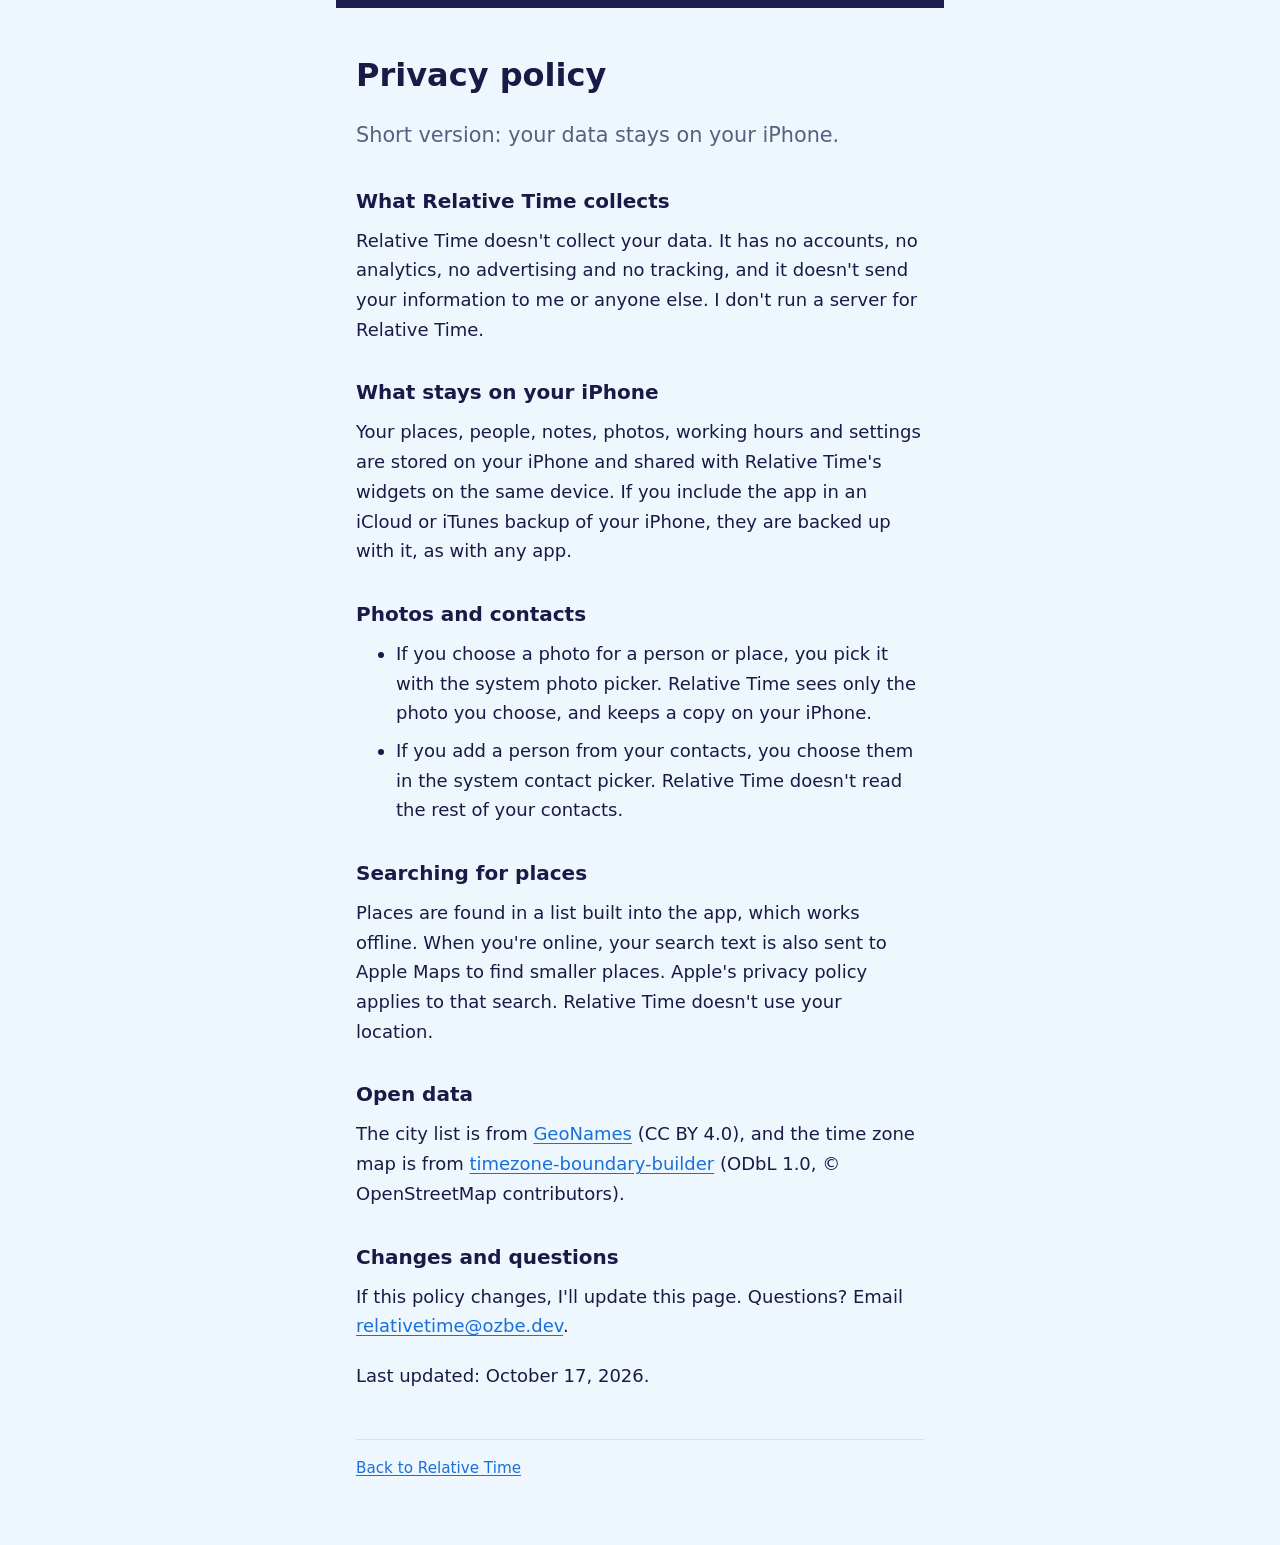
==== privacy/index.html @ d95a7ffa "Relative Time site: home, support and privacy policy Claude-Session: https://claude.ai/code/session_" ====
<!doctype html>
<html lang="en">
<head>
  <meta charset="utf-8">
  <meta name="viewport" content="width=device-width, initial-scale=1">
  <title>Relative Time Privacy Policy</title>
  <meta name="description" content="What Relative Time does and doesn't do with your data.">
  <meta property="og:site_name" content="Relative Time">
  <meta property="og:title" content="Relative Time Privacy Policy">
  <meta property="og:description" content="What Relative Time does and doesn't do with your data.">
  <meta name="theme-color" content="#eef7fd" media="(prefers-color-scheme: light)">
  <meta name="theme-color" content="#14123a" media="(prefers-color-scheme: dark)">
  <link rel="icon" href="../icon.png">
  <link rel="stylesheet" href="../style.css">
</head>
<body>
  <main>
    <h1>Privacy policy</h1>
    <p class="lede">Short version: your data stays on your iPhone.</p>
    <h2>What Relative Time collects</h2>
    <p>Relative Time doesn't collect your data. It has no accounts, no analytics, no advertising and no tracking, and it doesn't send your information to me or anyone else. I don't run a server for Relative Time.</p>
    <h2>What stays on your iPhone</h2>
    <p>Your places, people, notes, photos, working hours and settings are stored on your iPhone and shared with Relative Time's widgets on the same device. If you include the app in an iCloud or iTunes backup of your iPhone, they are backed up with it, as with any app.</p>
    <h2>Photos and contacts</h2>
    <ul>
      <li>If you choose a photo for a person or place, you pick it with the system photo picker. Relative Time sees only the photo you choose, and keeps a copy on your iPhone.</li>
      <li>If you add a person from your contacts, you choose them in the system contact picker. Relative Time doesn't read the rest of your contacts.</li>
    </ul>
    <h2>Searching for places</h2>
    <p>Places are found in a list built into the app, which works offline. When you're online, your search text is also sent to Apple Maps to find smaller places. Apple's privacy policy applies to that search. Relative Time doesn't use your location.</p>
    <h2>Open data</h2>
    <p>The city list is from <a href="https://www.geonames.org">GeoNames</a> (CC BY 4.0), and the time zone map is from <a href="https://github.com/evansiroky/timezone-boundary-builder">timezone-boundary-builder</a> (ODbL 1.0, © OpenStreetMap contributors).</p>
    <h2>Changes and questions</h2>
    <p>If this policy changes, I'll update this page. Questions? Email <a href="mailto:relativetime@ozbe.dev">relativetime@ozbe.dev</a>.</p>
    <p>Last updated: October 17, 2026.</p>
    <footer><a href="../">Back to Relative Time</a></footer>
  </main>
</body>
</html>
---- style.css ----
:root {
  color-scheme: light dark;
  --bg: #eef7fd;
  --fg: #1b1946;
  --muted: #566080;
  --link: #1a6fda;
  --accent: #1f1c4f;
  --accent-2: #92d3fa;
  --rule: #cfe3f1;
}
@media (prefers-color-scheme: dark) {
  :root {
    --bg: #14123a;
    --fg: #e9eefb;
    --muted: #a3acd0;
    --link: #4a9eff;
    --accent: #92d3fa;
    --accent-2: #2a2766;
    --rule: #2b2963;
  }
}
html { background: var(--bg); }
* { box-sizing: border-box; }
body {
  margin: 0;
  background: var(--bg);
  color: var(--fg);
  font: 1.125rem/1.65 ui-rounded, "SF Pro Rounded", -apple-system, system-ui, sans-serif;
  -webkit-text-size-adjust: 100%;
}
main { max-width: 38rem; margin: 0 auto; padding: 3rem 1.25rem 4rem; border-top: .5rem solid var(--accent); }
h1 { font-size: 2rem; line-height: 1.2; margin: 0 0 1.5rem; }
h2 { font-size: 1.25rem; margin: 2rem 0 .5rem; }
p, ul { margin: 0 0 1.25rem; }
li { margin-bottom: .5rem; }
a { color: var(--link); text-underline-offset: .15em; }
.icon { width: 5rem; height: 5rem; border-radius: 22%; display: block; margin-bottom: 1.25rem; }
.lede { font-size: 1.3rem; color: var(--muted); }
footer { margin-top: 3rem; padding-top: 1rem; border-top: 1px solid var(--rule); color: var(--muted); font-size: .95rem; }
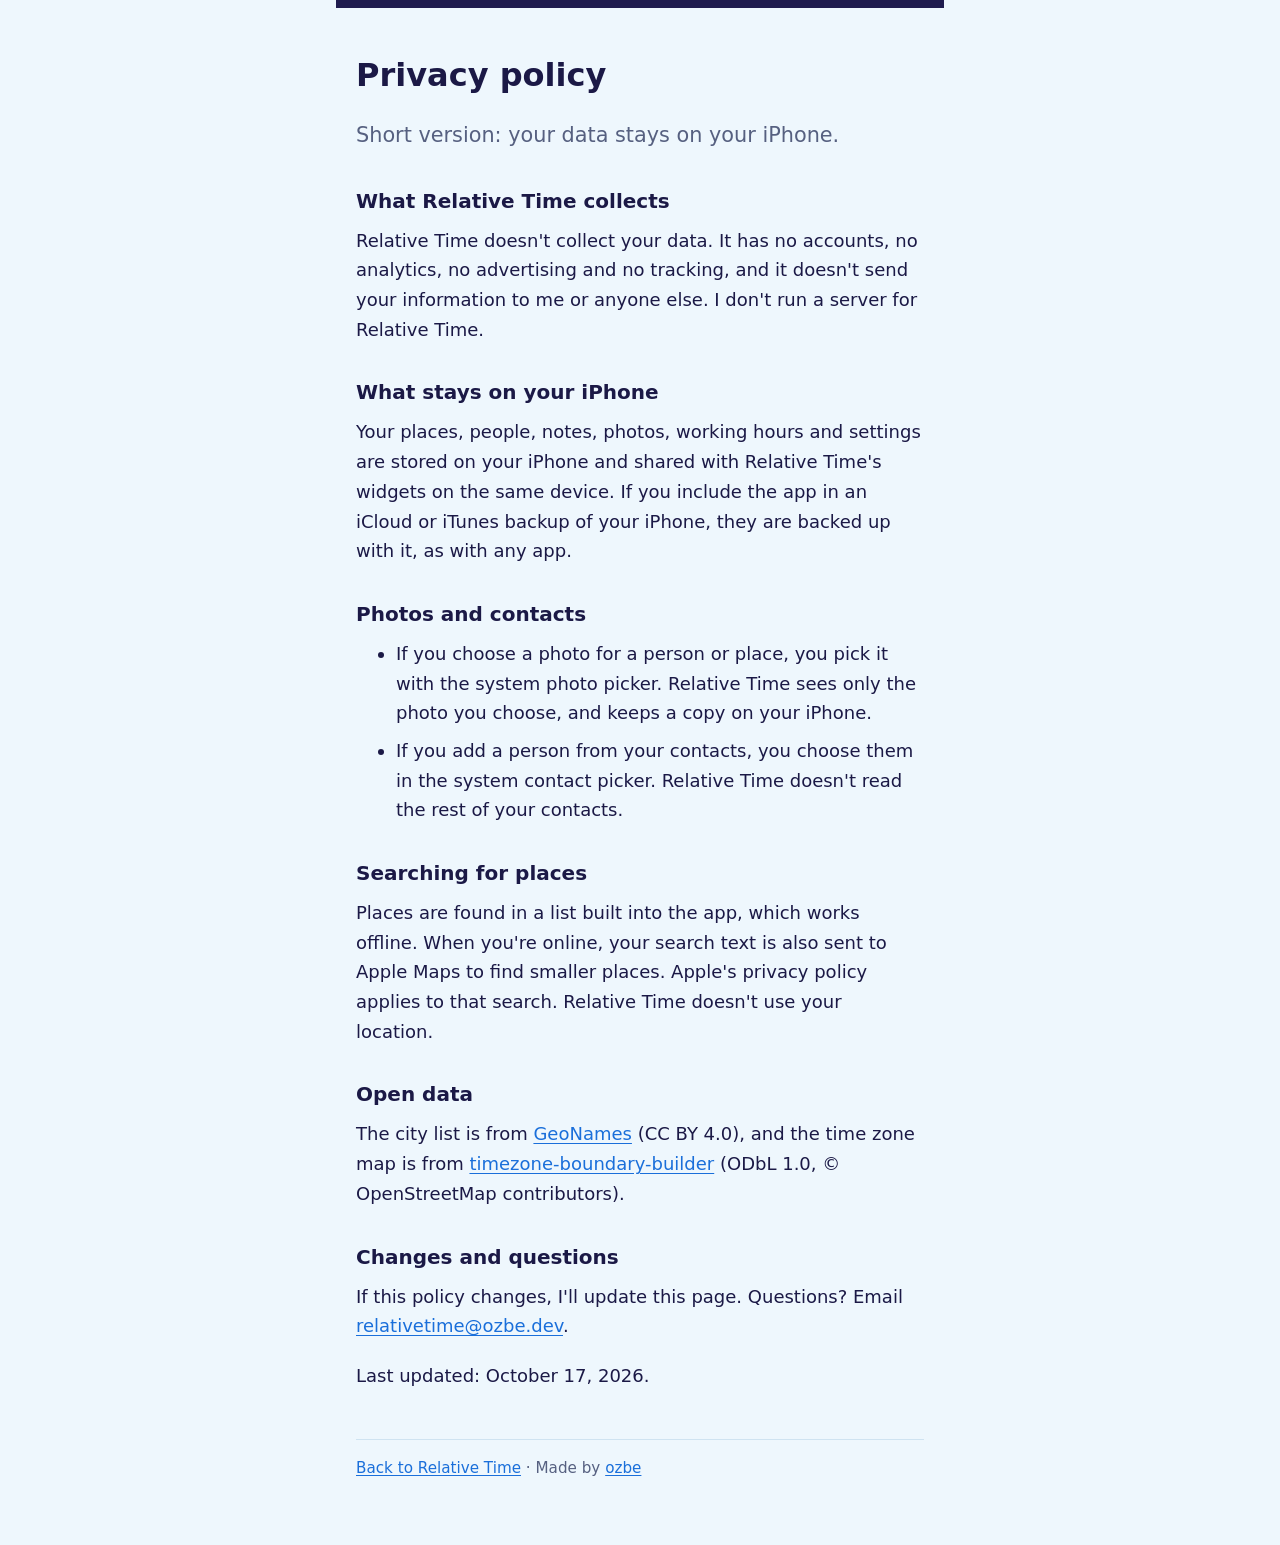
==== commit 1c521799: "Footer links to ozbe.dev: Made by ozbe, on every page Claude-Session: https://claude.ai/code/session" ====
--- a/privacy/index.html
+++ b/privacy/index.html
@@ -8,6 +8,7 @@
   <meta property="og:site_name" content="Relative Time">
   <meta property="og:title" content="Relative Time Privacy Policy">
   <meta property="og:description" content="What Relative Time does and doesn't do with your data.">
+  <link rel="canonical" href="https://relativetime.ozbe.dev/privacy/">
   <meta name="theme-color" content="#eef7fd" media="(prefers-color-scheme: light)">
   <meta name="theme-color" content="#14123a" media="(prefers-color-scheme: dark)">
   <link rel="icon" href="../icon.png">
@@ -33,7 +34,7 @@
     <h2>Changes and questions</h2>
     <p>If this policy changes, I'll update this page. Questions? Email <a href="mailto:relativetime@ozbe.dev">relativetime@ozbe.dev</a>.</p>
     <p>Last updated: October 17, 2026.</p>
-    <footer><a href="../">Back to Relative Time</a></footer>
+    <footer><a href="../">Back to Relative Time</a> · Made by <a href="https://ozbe.dev/" rel="author">ozbe</a></footer>
   </main>
 </body>
 </html>
--- a/style.css
+++ b/style.css
@@ -36,4 +36,7 @@
 a { color: var(--link); text-underline-offset: .15em; }
 .icon { width: 5rem; height: 5rem; border-radius: 22%; display: block; margin-bottom: 1.25rem; }
 .lede { font-size: 1.3rem; color: var(--muted); }
+.beta { margin: 1.75rem 0; }
+.button { display: inline-block; padding: .6rem 1.25rem; border-radius: 999px; background: var(--accent); color: var(--bg); font-weight: 600; text-decoration: none; }
+.note { display: inline-block; margin-top: .5rem; color: var(--muted); font-size: .95rem; }
 footer { margin-top: 3rem; padding-top: 1rem; border-top: 1px solid var(--rule); color: var(--muted); font-size: .95rem; }
